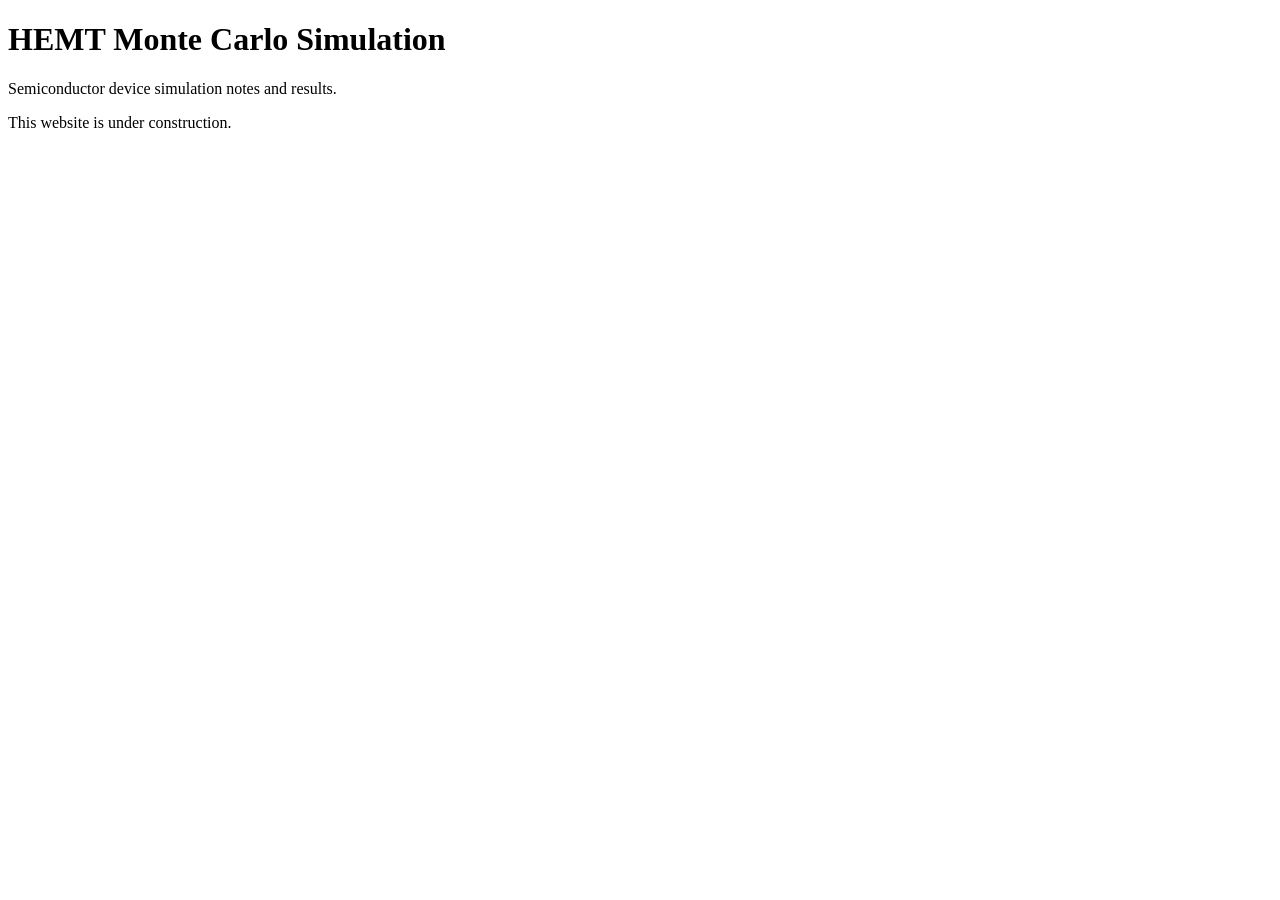
==== index.html @ f873261d "Add initial index.html for HEMT simulation" ====
<!DOCTYPE html>
<html lang="ko">
<head>
  <meta charset="UTF-8">
  <meta name="viewport" content="width=device-width, initial-scale=1">
  <title>HEMT Monte Carlo Simulation</title>
</head>
<body>
  <h1>HEMT Monte Carlo Simulation</h1>
  <p>Semiconductor device simulation notes and results.</p>
  <p>This website is under construction.</p>
</body>
</html>
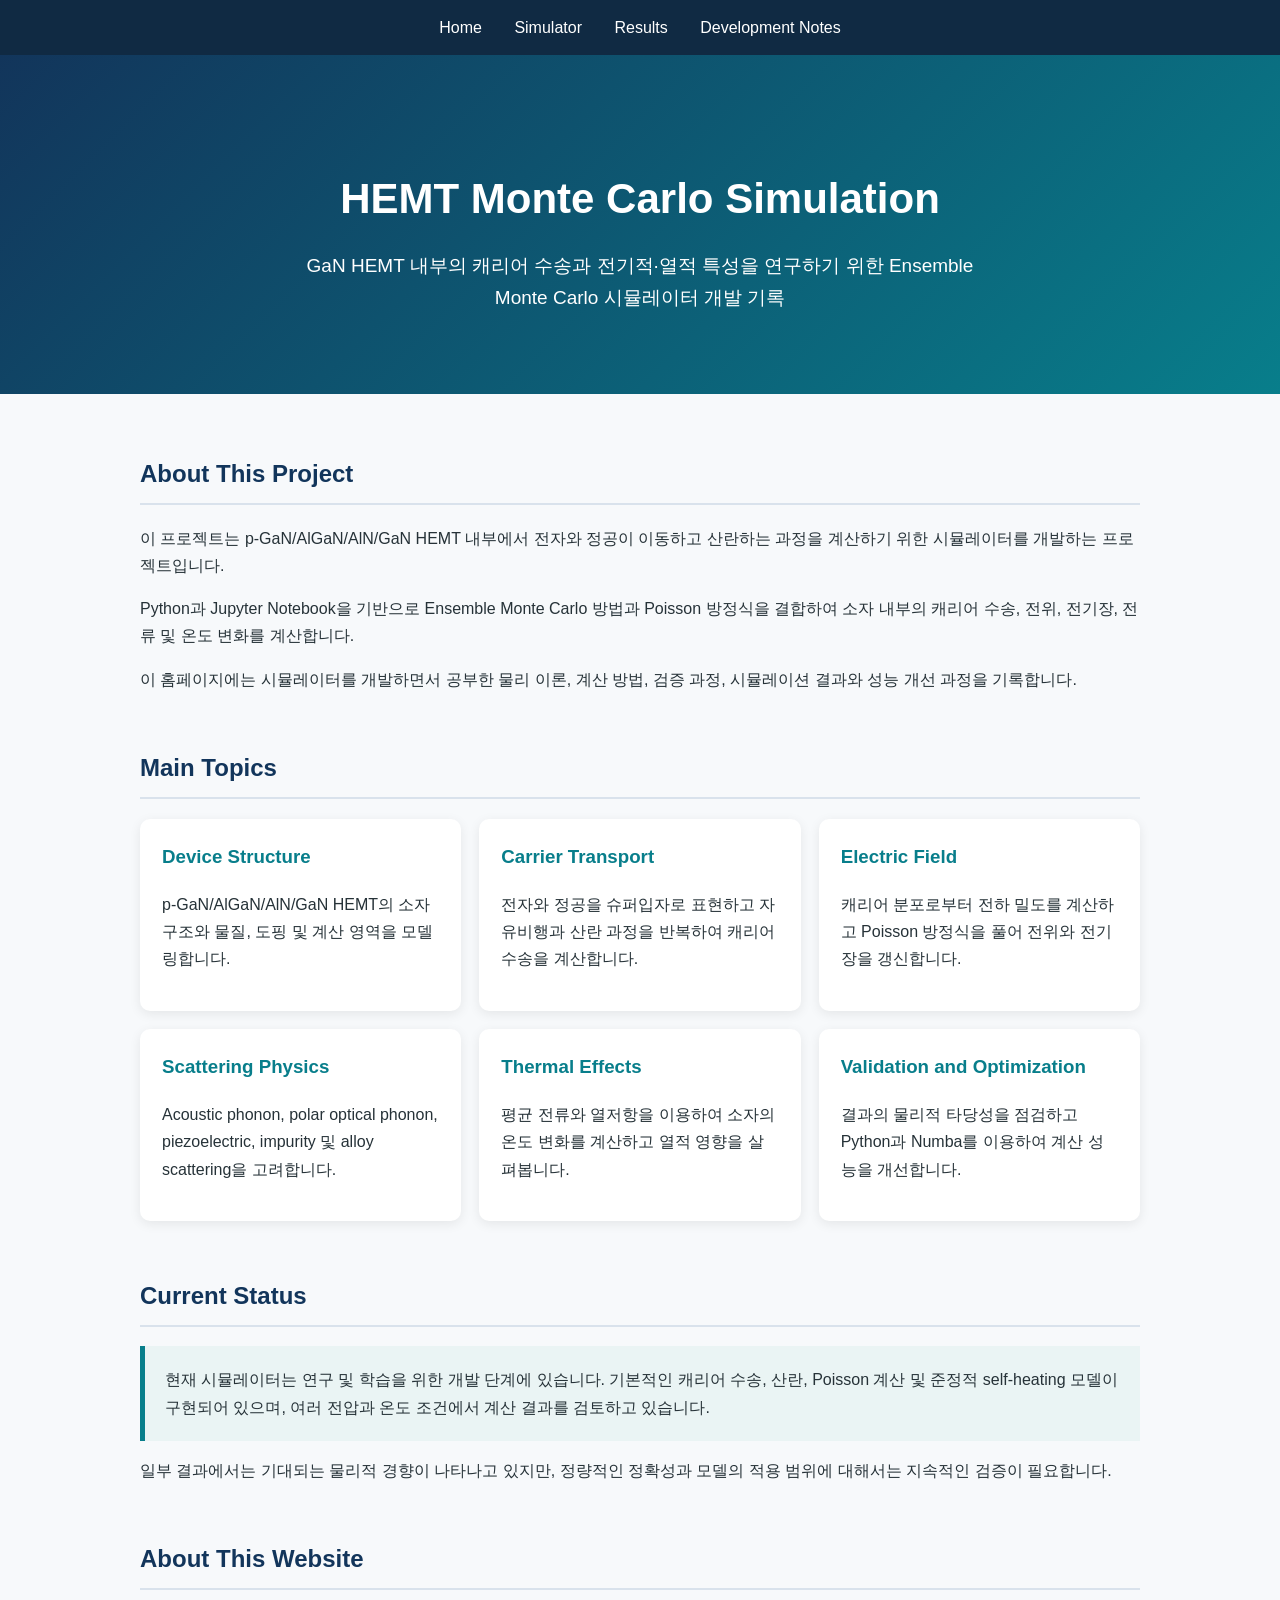
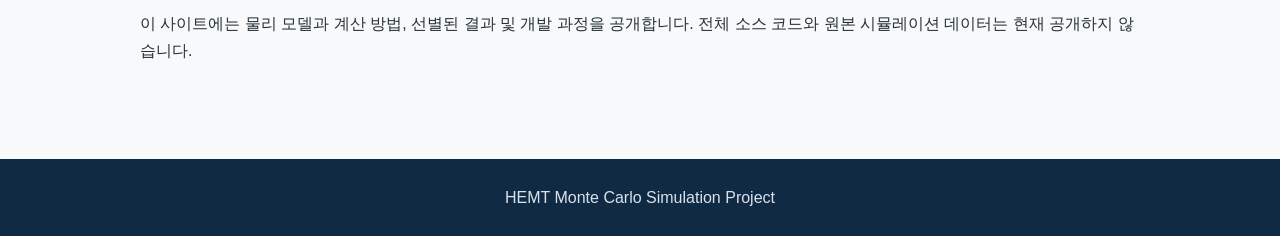
==== commit fd274ad9: "Create initial HEMT Simulation homepage" ====
--- a/index.html
+++ b/index.html
@@ -3,11 +3,231 @@
 <head>
   <meta charset="UTF-8">
   <meta name="viewport" content="width=device-width, initial-scale=1">
+
   <title>HEMT Monte Carlo Simulation</title>
+
+  <style>
+    body {
+      margin: 0;
+      font-family: Arial, "Noto Sans KR", sans-serif;
+      line-height: 1.7;
+      color: #263238;
+      background-color: #f7f9fb;
+    }
+
+    header {
+      padding: 80px 20px;
+      text-align: center;
+      color: white;
+      background: linear-gradient(135deg, #12355b, #087e8b);
+    }
+
+    header h1 {
+      margin-bottom: 15px;
+      font-size: 42px;
+    }
+
+    header p {
+      max-width: 720px;
+      margin: auto;
+      font-size: 19px;
+    }
+
+    nav {
+      padding: 14px;
+      text-align: center;
+      background-color: #102a43;
+    }
+
+    nav a {
+      margin: 0 14px;
+      color: white;
+      text-decoration: none;
+    }
+
+    nav a:hover {
+      text-decoration: underline;
+    }
+
+    main {
+      max-width: 1000px;
+      margin: auto;
+      padding: 40px 20px;
+    }
+
+    section {
+      margin-bottom: 55px;
+    }
+
+    h2 {
+      padding-bottom: 8px;
+      color: #12355b;
+      border-bottom: 2px solid #d9e2ec;
+    }
+
+    .cards {
+      display: grid;
+      grid-template-columns: repeat(auto-fit, minmax(260px, 1fr));
+      gap: 18px;
+    }
+
+    .card {
+      padding: 22px;
+      background-color: white;
+      border-radius: 10px;
+      box-shadow: 0 3px 12px rgba(0, 0, 0, 0.08);
+    }
+
+    .card h3 {
+      margin-top: 0;
+      color: #087e8b;
+    }
+
+    .status {
+      padding: 20px;
+      background-color: #eaf4f4;
+      border-left: 5px solid #087e8b;
+    }
+
+    footer {
+      padding: 25px;
+      text-align: center;
+      color: #d9e2ec;
+      background-color: #102a43;
+    }
+  </style>
 </head>
+
 <body>
-  <h1>HEMT Monte Carlo Simulation</h1>
-  <p>Semiconductor device simulation notes and results.</p>
-  <p>This website is under construction.</p>
+
+  <nav>
+    <a href="#about">Home</a>
+    <a href="#topics">Simulator</a>
+    <a href="#status">Results</a>
+    <a href="#website">Development Notes</a>
+  </nav>
+
+  <header>
+    <h1>HEMT Monte Carlo Simulation</h1>
+
+    <p>
+      GaN HEMT 내부의 캐리어 수송과 전기적·열적 특성을 연구하기 위한
+      Ensemble Monte Carlo 시뮬레이터 개발 기록
+    </p>
+  </header>
+
+  <main>
+
+    <section id="about">
+      <h2>About This Project</h2>
+
+      <p>
+        이 프로젝트는 p-GaN/AlGaN/AlN/GaN HEMT 내부에서
+        전자와 정공이 이동하고 산란하는 과정을 계산하기 위한
+        시뮬레이터를 개발하는 프로젝트입니다.
+      </p>
+
+      <p>
+        Python과 Jupyter Notebook을 기반으로 Ensemble Monte Carlo
+        방법과 Poisson 방정식을 결합하여 소자 내부의 캐리어 수송,
+        전위, 전기장, 전류 및 온도 변화를 계산합니다.
+      </p>
+
+      <p>
+        이 홈페이지에는 시뮬레이터를 개발하면서 공부한 물리 이론,
+        계산 방법, 검증 과정, 시뮬레이션 결과와 성능 개선 과정을
+        기록합니다.
+      </p>
+    </section>
+
+    <section id="topics">
+      <h2>Main Topics</h2>
+
+      <div class="cards">
+
+        <div class="card">
+          <h3>Device Structure</h3>
+          <p>
+            p-GaN/AlGaN/AlN/GaN HEMT의 소자 구조와 물질,
+            도핑 및 계산 영역을 모델링합니다.
+          </p>
+        </div>
+
+        <div class="card">
+          <h3>Carrier Transport</h3>
+          <p>
+            전자와 정공을 슈퍼입자로 표현하고 자유비행과
+            산란 과정을 반복하여 캐리어 수송을 계산합니다.
+          </p>
+        </div>
+
+        <div class="card">
+          <h3>Electric Field</h3>
+          <p>
+            캐리어 분포로부터 전하 밀도를 계산하고 Poisson
+            방정식을 풀어 전위와 전기장을 갱신합니다.
+          </p>
+        </div>
+
+        <div class="card">
+          <h3>Scattering Physics</h3>
+          <p>
+            Acoustic phonon, polar optical phonon, piezoelectric,
+            impurity 및 alloy scattering을 고려합니다.
+          </p>
+        </div>
+
+        <div class="card">
+          <h3>Thermal Effects</h3>
+          <p>
+            평균 전류와 열저항을 이용하여 소자의 온도 변화를
+            계산하고 열적 영향을 살펴봅니다.
+          </p>
+        </div>
+
+        <div class="card">
+          <h3>Validation and Optimization</h3>
+          <p>
+            결과의 물리적 타당성을 점검하고 Python과 Numba를
+            이용하여 계산 성능을 개선합니다.
+          </p>
+        </div>
+
+      </div>
+    </section>
+
+    <section id="status">
+      <h2>Current Status</h2>
+
+      <div class="status">
+        현재 시뮬레이터는 연구 및 학습을 위한 개발 단계에 있습니다.
+        기본적인 캐리어 수송, 산란, Poisson 계산 및 준정적
+        self-heating 모델이 구현되어 있으며, 여러 전압과 온도
+        조건에서 계산 결과를 검토하고 있습니다.
+      </div>
+
+           <p>
+        일부 결과에서는 기대되는 물리적 경향이 나타나고 있지만,
+        정량적인 정확성과 모델의 적용 범위에 대해서는 지속적인
+        검증이 필요합니다.
+      </p>
+    </section>
+
+    <section id="website">
+      <h2>About This Website</h2>
+
+      <p>
+        이 사이트에는 물리 모델과 계산 방법, 선별된 결과 및
+        개발 과정을 공개합니다. 전체 소스 코드와 원본 시뮬레이션
+        데이터는 현재 공개하지 않습니다.
+      </p>
+    </section>
+
+  </main>
+
+  <footer>
+    HEMT Monte Carlo Simulation Project
+  </footer>
+
 </body>
 </html>
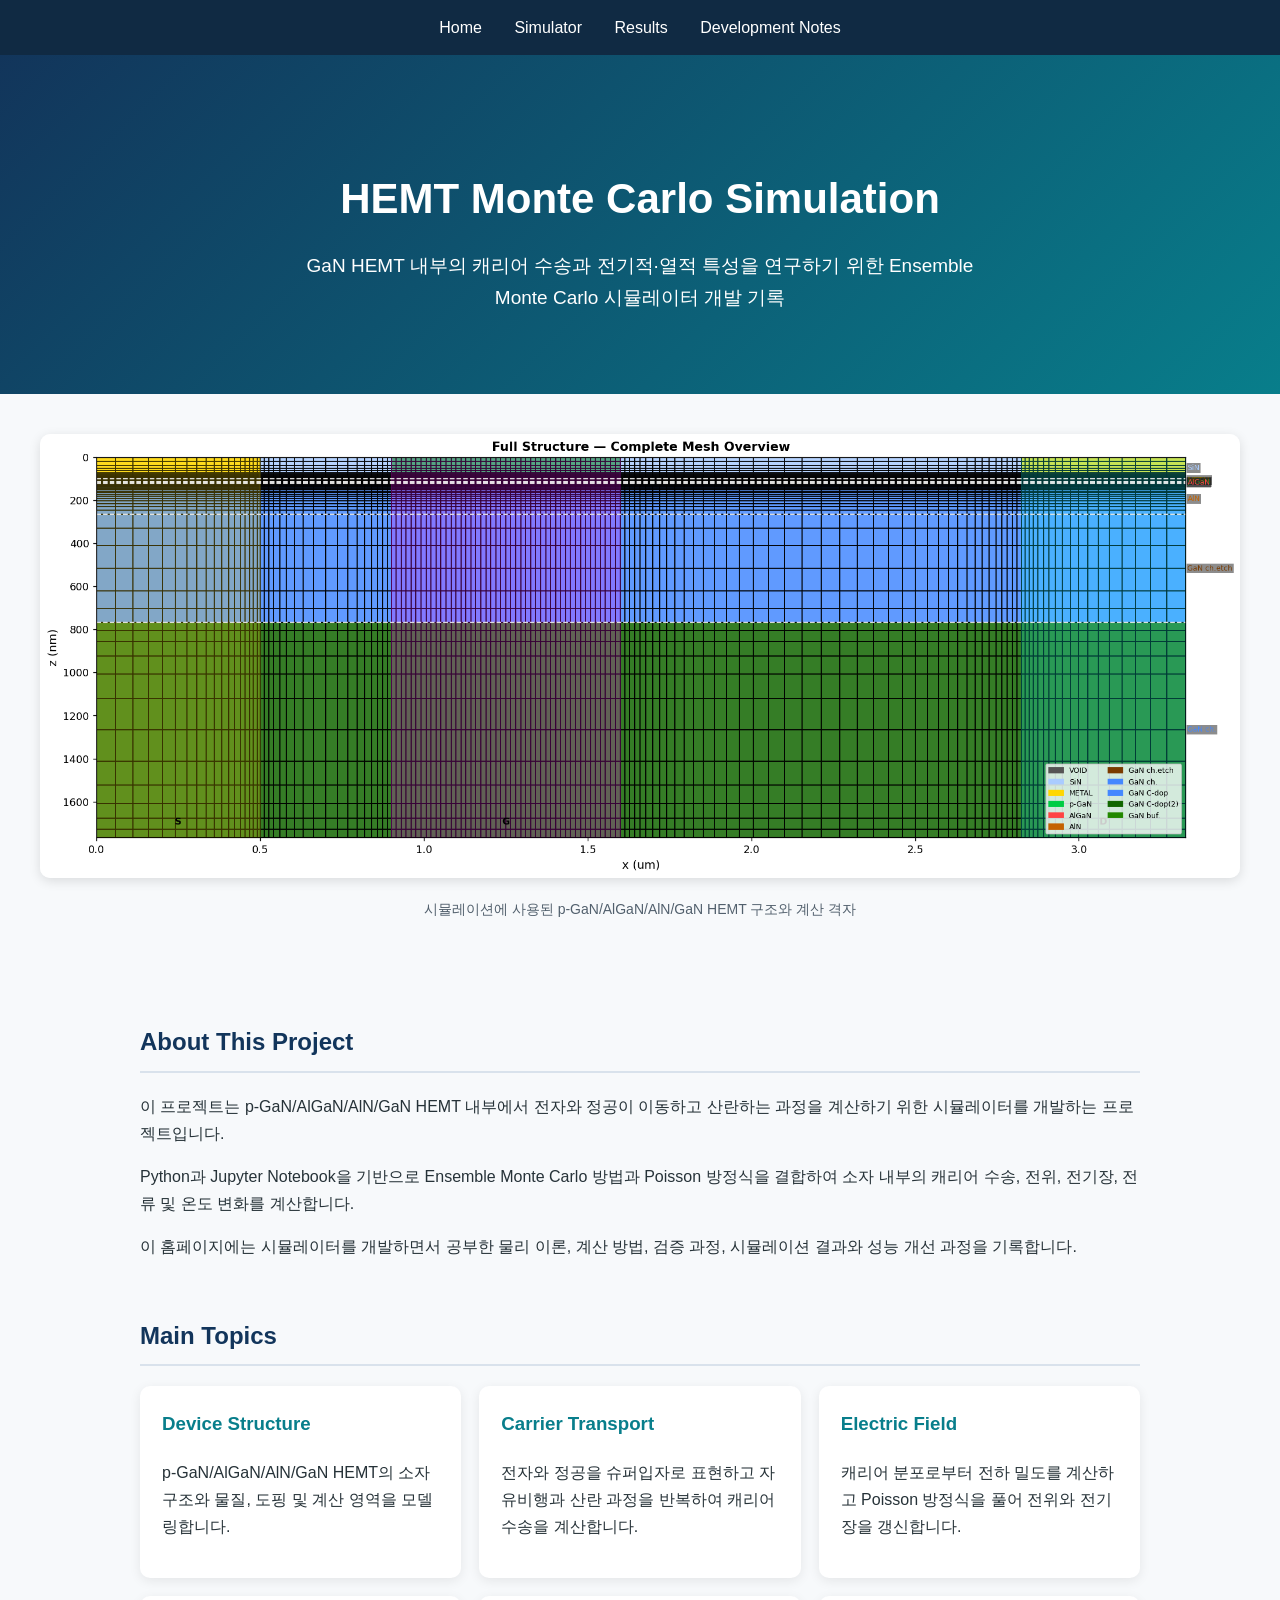
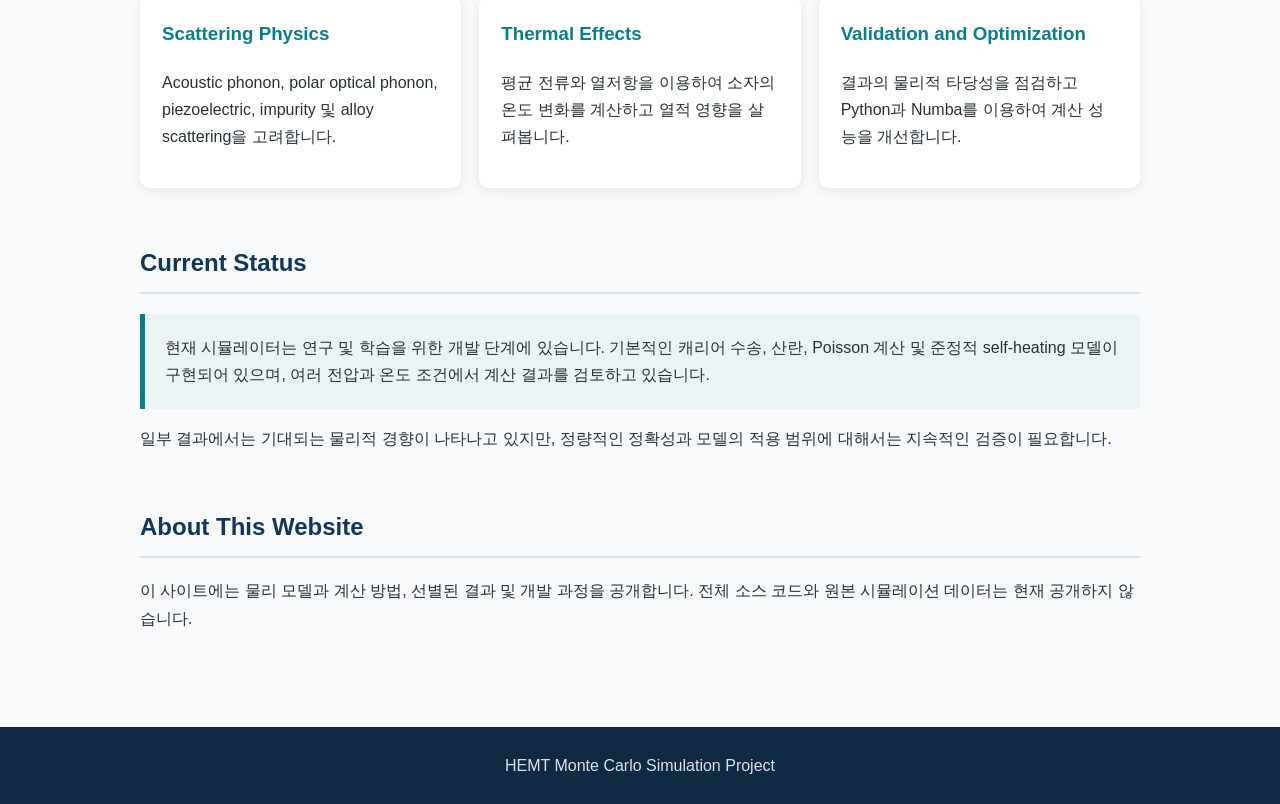
==== commit 8ee3d220: "Show device structure on homepage Add figure with image and caption for simulation overview" ====
--- a/index.html
+++ b/index.html
@@ -115,7 +115,33 @@
       Ensemble Monte Carlo 시뮬레이터 개발 기록
     </p>
   </header>
-
+  
+  <figure style="
+    max-width: 1200px;
+    margin: 40px auto;
+    padding: 0 20px;
+    text-align: center;
+  ">
+    <img
+      src="mesh_full_overview.png"
+      alt="p-GaN AlGaN AlN GaN HEMT device structure and simulation mesh"
+      style="
+        width: 100%;
+        height: auto;
+        border-radius: 10px;
+        box-shadow: 0 3px 12px rgba(0, 0, 0, 0.12);
+      "
+    >
+
+    <figcaption style="
+      margin-top: 12px;
+      color: #52606d;
+      font-size: 14px;
+    ">
+      시뮬레이션에 사용된 p-GaN/AlGaN/AlN/GaN HEMT 구조와 계산 격자
+    </figcaption>
+  </figure>
+  
   <main>
 
     <section id="about">
